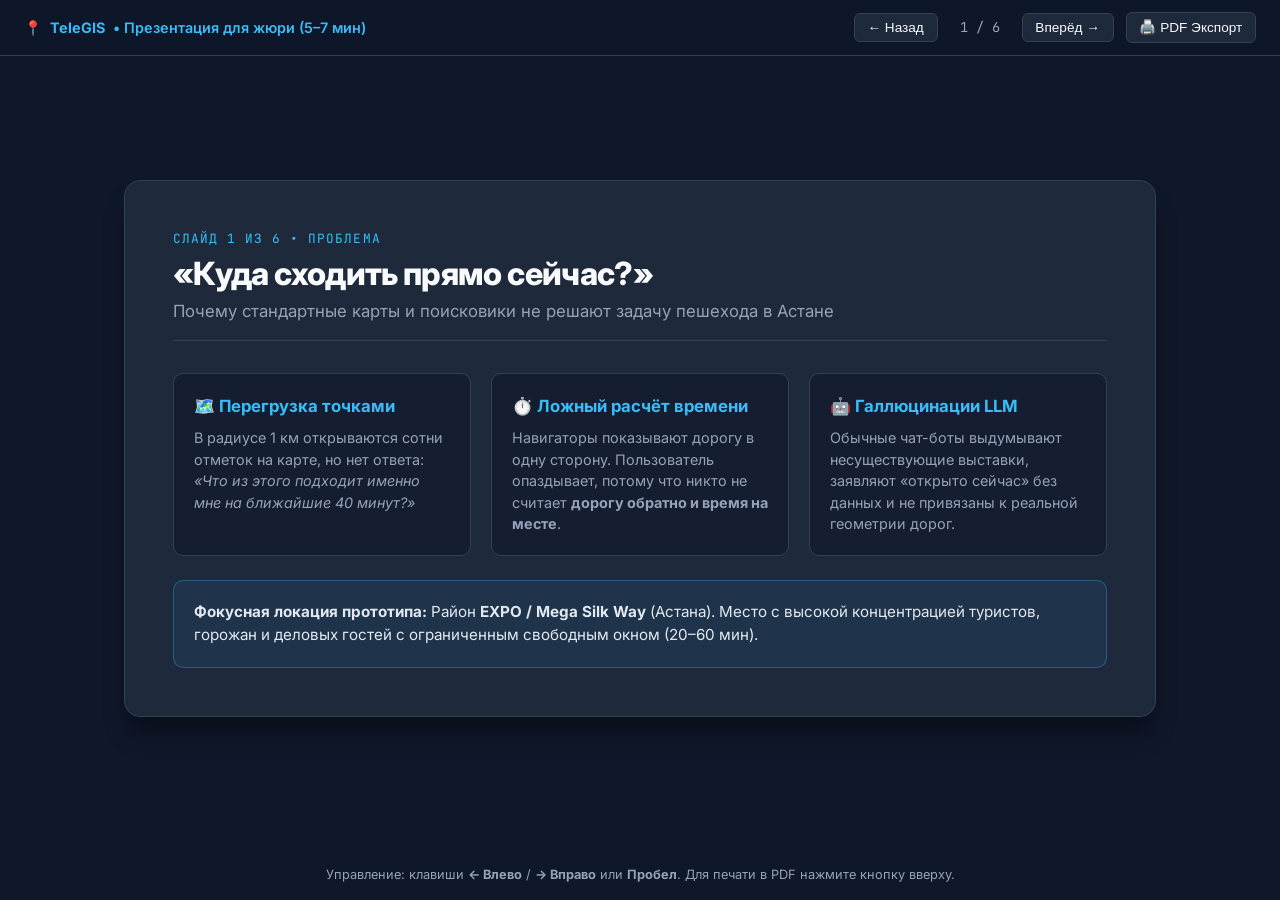
==== presentation/slides.html @ dacd6935 "feat(gis): add interactive 2GIS-style web UI, verified OSM EXPO coordinates, live OpenRouter RAG, ci" ====
<!DOCTYPE html>
<html lang="ru">
<head>
  <meta charset="UTF-8">
  <meta name="viewport" content="width=device-width, initial-scale=1.0">
  <title>TeleGIS — Презентация проекта (НИЦ Smart City Астана)</title>
  <link rel="preconnect" href="https://fonts.googleapis.com">
  <link rel="preconnect" href="https://fonts.gstatic.com" crossorigin>
  <link href="https://fonts.googleapis.com/css2?family=Inter:wght@400;500;600;700;800&family=JetBrains+Mono:wght@400;600&display=swap" rel="stylesheet">
  <style>
    :root {
      --bg: #0f172a;
      --card-bg: #1e293b;
      --text: #f8fafc;
      --text-muted: #94a3b8;
      --accent: #38bdf8;
      --accent-hover: #0ea5e9;
      --accent-green: #34d399;
      --accent-amber: #fbbf24;
      --border: #334155;
      --font: 'Inter', sans-serif;
      --mono: 'JetBrains Mono', monospace;
    }

    * { box-sizing: border-box; margin: 0; padding: 0; }

    body {
      font-family: var(--font);
      background-color: var(--bg);
      color: var(--text);
      line-height: 1.5;
      overflow-x: hidden;
      min-height: 100vh;
      display: flex;
      flex-direction: column;
      justify-content: space-between;
    }

    /* Top Nav / Controls */
    .deck-nav {
      position: fixed;
      top: 0;
      left: 0;
      right: 0;
      background: rgba(15, 23, 42, 0.85);
      backdrop-filter: blur(8px);
      border-bottom: 1px solid var(--border);
      padding: 0.75rem 1.5rem;
      display: flex;
      justify-content: space-between;
      align-items: center;
      z-index: 100;
    }

    .deck-title {
      font-size: 0.9rem;
      font-weight: 600;
      color: var(--accent);
      display: flex;
      align-items: center;
      gap: 0.5rem;
    }

    .deck-controls {
      display: flex;
      align-items: center;
      gap: 0.75rem;
    }

    .deck-btn {
      background: var(--card-bg);
      border: 1px solid var(--border);
      color: var(--text);
      padding: 0.4rem 0.8rem;
      border-radius: 6px;
      font-size: 0.85rem;
      cursor: pointer;
      transition: all 0.15s;
    }

    .deck-btn:hover {
      background: var(--border);
    }

    .slide-counter {
      font-family: var(--mono);
      font-size: 0.85rem;
      color: var(--text-muted);
      min-width: 60px;
      text-align: center;
    }

    /* Slides Container */
    .deck-viewport {
      flex: 1;
      display: flex;
      align-items: center;
      justify-content: center;
      padding: 5rem 1.5rem 2rem;
      max-width: 1080px;
      margin: 0 auto;
      width: 100%;
    }

    .slide {
      display: none;
      width: 100%;
      background: var(--card-bg);
      border: 1px solid var(--border);
      border-radius: 16px;
      padding: 3rem;
      box-shadow: 0 20px 25px -5px rgba(0, 0, 0, 0.4);
      animation: fadeIn 0.25s ease-out;
    }

    .slide.active {
      display: block;
    }

    @keyframes fadeIn {
      from { opacity: 0; transform: translateY(8px); }
      to { opacity: 1; transform: translateY(0); }
    }

    /* Slide Typography */
    .slide-header {
      margin-bottom: 2rem;
      border-bottom: 1px solid var(--border);
      padding-bottom: 1rem;
    }

    .slide-tag {
      font-family: var(--mono);
      font-size: 0.8rem;
      text-transform: uppercase;
      letter-spacing: 0.08em;
      color: var(--accent);
      margin-bottom: 0.4rem;
      display: block;
    }

    .slide-title {
      font-size: 2rem;
      font-weight: 800;
      letter-spacing: -0.02em;
      line-height: 1.2;
    }

    .slide-subtitle {
      font-size: 1.05rem;
      color: var(--text-muted);
      margin-top: 0.35rem;
    }

    /* Grid layouts for content */
    .grid-2 {
      display: grid;
      grid-template-columns: 1fr 1fr;
      gap: 1.5rem;
    }

    .grid-3 {
      display: grid;
      grid-template-columns: repeat(3, 1fr);
      gap: 1.25rem;
    }

    /* Cards inside slides */
    .feature-box {
      background: rgba(15, 23, 42, 0.6);
      border: 1px solid var(--border);
      border-radius: 10px;
      padding: 1.25rem;
    }

    .feature-box h4 {
      font-size: 1.05rem;
      color: var(--accent);
      margin-bottom: 0.5rem;
      display: flex;
      align-items: center;
      gap: 0.4rem;
    }

    .feature-box p {
      font-size: 0.9rem;
      color: var(--text-muted);
      line-height: 1.5;
    }

    .feature-box ul {
      padding-left: 1.2rem;
      margin-top: 0.5rem;
      font-size: 0.85rem;
      color: var(--text-muted);
    }

    .feature-box li {
      margin-bottom: 0.35rem;
    }

    /* Key Numbers / Metric Pills */
    .stat-number {
      font-family: var(--mono);
      font-size: 2.2rem;
      font-weight: 800;
      color: var(--accent-green);
      line-height: 1;
      margin-bottom: 0.35rem;
    }

    .stat-label {
      font-size: 0.85rem;
      color: var(--text-muted);
    }

    .pill-highlight {
      display: inline-block;
      background: rgba(56, 189, 248, 0.15);
      color: var(--accent);
      border: 1px solid rgba(56, 189, 248, 0.3);
      padding: 0.15rem 0.5rem;
      border-radius: 4px;
      font-family: var(--mono);
      font-size: 0.8rem;
    }

    /* Code block in slide */
    .code-box {
      background: #090d16;
      border: 1px solid var(--border);
      border-radius: 8px;
      padding: 1rem;
      font-family: var(--mono);
      font-size: 0.8rem;
      color: #cbd5e1;
      line-height: 1.6;
    }

    /* Footer hints */
    .deck-footer {
      text-align: center;
      padding: 1rem;
      font-size: 0.8rem;
      color: var(--text-muted);
    }

    /* Print / PDF Export Styles */
    @media print {
      body {
        background: #ffffff;
        color: #0f172a;
      }
      .deck-nav, .deck-footer {
        display: none;
      }
      .deck-viewport {
        padding: 0;
        max-width: 100%;
      }
      .slide {
        display: block !important;
        page-break-after: always;
        break-after: page;
        background: #ffffff;
        border: 1px solid #cbd5e1;
        box-shadow: none;
        color: #0f172a;
        margin-bottom: 2rem;
      }
      .slide-header { border-color: #cbd5e1; }
      .slide-title { color: #0f172a; }
      .slide-subtitle { color: #475569; }
      .feature-box {
        background: #f8fafc;
        border-color: #cbd5e1;
      }
      .feature-box h4 { color: #1e40af; }
      .feature-box p, .feature-box li { color: #334155; }
      .stat-number { color: #047857; }
      .code-box {
        background: #f1f5f9;
        border-color: #cbd5e1;
        color: #0f172a;
      }
    }
  </style>
</head>
<body>

  <!-- Навигация -->
  <header class="deck-nav">
    <div class="deck-title">
      <span>📍</span>
      <strong>TeleGIS</strong> • Презентация для жюри (5–7 мин)
    </div>
    <div class="deck-controls">
      <button type="button" class="deck-btn" id="prevBtn" title="Стрелка влево">← Назад</button>
      <span class="slide-counter" id="slideCounter">1 / 6</span>
      <button type="button" class="deck-btn" id="nextBtn" title="Стрелка вправо">Вперёд →</button>
      <button type="button" class="deck-btn" onclick="window.print()" title="Сохранить слайды в PDF">🖨️ PDF Экспорт</button>
    </div>
  </header>

  <!-- Контейнер слайдов -->
  <main class="deck-viewport">

    <!-- СЛАЙД 1: Проблема пользователя -->
    <section class="slide active" data-slide="1">
      <div class="slide-header">
        <span class="slide-tag">Слайд 1 из 6 • Проблема</span>
        <h2 class="slide-title">«Куда сходить прямо сейчас?»</h2>
        <p class="slide-subtitle">Почему стандартные карты и поисковики не решают задачу пешехода в Астане</p>
      </div>
      <div class="grid-3">
        <div class="feature-box">
          <h4>🗺️ Перегрузка точками</h4>
          <p>В радиусе 1 км открываются сотни отметок на карте, но нет ответа: <em>«Что из этого подходит именно мне на ближайшие 40 минут?»</em></p>
        </div>
        <div class="feature-box">
          <h4>⏱️ Ложный расчёт времени</h4>
          <p>Навигаторы показывают дорогу в одну сторону. Пользователь опаздывает, потому что никто не считает <strong>дорогу обратно и время на месте</strong>.</p>
        </div>
        <div class="feature-box">
          <h4>🤖 Галлюцинации LLM</h4>
          <p>Обычные чат-боты выдумывают несуществующие выставки, заявляют «открыто сейчас» без данных и не привязаны к реальной геометрии дорог.</p>
        </div>
      </div>
      <div class="feature-box" style="margin-top: 1.5rem; background: rgba(56, 189, 248, 0.08); border-color: rgba(56, 189, 248, 0.3);">
        <p style="font-size: 0.95rem; color: #e2e8f0;">
          <strong>Фокусная локация прототипа:</strong> Район <strong>EXPO / Mega Silk Way</strong> (Астана). Место с высокой концентрацией туристов, горожан и деловых гостей с ограниченным свободным окном (20–60 мин).
        </p>
      </div>
    </section>

    <!-- СЛАЙД 2: Решение и два сценария -->
    <section class="slide" data-slide="2">
      <div class="slide-header">
        <span class="slide-tag">Слайд 2 из 6 • Продукт</span>
        <h2 class="slide-title">TeleGIS: Честный городской советчик</h2>
        <p class="slide-subtitle">Сочетание точного гео-графа OpenStreetMap и контролируемой RAG-генерации</p>
      </div>
      <div class="grid-2">
        <div class="feature-box">
          <h4>🚶 Сценарий 1: Прогулка на 30–60 минут</h4>
          <p><strong>Пользователь:</strong> «Освободился после встречи в EXPO, есть 40 минут до такси, хочу размяться на воздухе».</p>
          <ul>
            <li>Подбор безопасных пешеходных зон (парки, аллеи, инсталляции).</li>
            <li>Честный бюджет: <code>Время = Дорога туда + На месте + Возврат</code>.</li>
            <li>Конкретная идея занятия («Обойти сферу по часовой стрелке»).</li>
          </ul>
        </div>
        <div class="feature-box">
          <h4>☕ Сценарий 2: Кофе неподалёку (20–30 мин)</h4>
          <p><strong>Пользователь:</strong> «Нужно быстро взять specialty-кофе или передохнуть в тихом месте рядом».</p>
          <ul>
            <li>Точный радиус пешей доступности (100–350 м).</li>
            <li>Учёт типа заведения (навынос vs. посадка).</li>
            <li>Проверка графика: если расписание не подтверждено — честная плашка.</li>
          </ul>
        </div>
      </div>
      <div class="grid-3" style="margin-top: 1.5rem;">
        <div class="feature-box">
          <div class="stat-number">49</div>
          <div class="stat-label">Проверенных POI в районе EXPO (9 категорий)</div>
        </div>
        <div class="feature-box">
          <div class="stat-number">30 829</div>
          <div class="stat-label">Узлов пешеходного графа OSM (Dijkstra)</div>
        </div>
        <div class="feature-box">
          <div class="stat-number">0 байт</div>
          <div class="stat-label">Сохранённых GPS-координат (Zero Tracking)</div>
        </div>
      </div>
    </section>

    <!-- СЛАЙД 3: Демонстрация: 60 мин → 20 мин → Кофе -->
    <section class="slide" data-slide="3">
      <div class="slide-header">
        <span class="slide-tag">Слайд 3 из 6 • Живая демонстрация</span>
        <h2 class="slide-title">Динамическая адаптация рекомендаций</h2>
        <p class="slide-subtitle">Как меняется поведение системы при смене входных параметров</p>
      </div>
      <div class="grid-3">
        <div class="feature-box">
          <h4>1. 60 минут (Прогулка)</h4>
          <p><span class="pill-highlight">Mega Silk Way → 60 мин</span></p>
          <ul style="margin-top: 0.75rem;">
            <li>Выдача: Павильон Нұр Әлем, Сквер Энергии, Тематический бульвар.</li>
            <li>Общий бюджет: ~32–36 мин (с запасом на возврат).</li>
            <li>Идея: осмотр уличных скульптур.</li>
          </ul>
        </div>
        <div class="feature-box">
          <h4>2. Смена на 20 минут</h4>
          <p><span class="pill-highlight">Время сжато в 3 раза</span></p>
          <ul style="margin-top: 0.75rem;">
            <li>Дальние скверы мгновенно отсекаются гео-фильтром.</li>
            <li>Выдача: Арт-инсталляция в 85 метрах от входа.</li>
            <li>Бюджет: 14 минут (2 мин туда + 10 мин + 2 мин обратно).</li>
          </ul>
        </div>
        <div class="feature-box">
          <h4>3. Переключение на «Кофе»</h4>
          <p><span class="pill-highlight">Смена категории</span></p>
          <ul style="margin-top: 0.75rem;">
            <li>BM25 + фильтр тегов выдают Delish Cafe и Zebra Coffee.</li>
            <li>Оценка времени на заказ и кофепитие: 15 минут.</li>
            <li>Отображение расписания или предупреждения.</li>
          </ul>
        </div>
      </div>
      <div class="feature-box" style="margin-top: 1.5rem;">
        <p style="font-size: 0.85rem; color: var(--accent-amber);">
          ⚠️ <strong>Стресс-кейс (Честность):</strong> Если задать 10 минут на музей — система вернёт понятный пустой экран: <em>«В заданном бюджете невозможно успеть осмотреть экспозицию и вернуться»</em> с советом увеличить время.
        </p>
      </div>
    </section>

    <!-- СЛАЙД 4: RAG-пайплайн и архитектура -->
    <section class="slide" data-slide="4">
      <div class="slide-header">
        <span class="slide-tag">Слайд 4 из 6 • Технологии RAG</span>
        <h2 class="slide-title">Архитектура: от OSM до безопасной генерации</h2>
        <p class="slide-subtitle">Как система сочетает точные факты с естественным языком рекомендаций</p>
      </div>
      <div class="code-box">
1. Автосбор (Overpass API) → 49 POI + Пешеходный граф (30k узлов) → Неизменяемый снэпшот (SHA-256)
2. Запрос пользователя → Фильтрация по радиусу (Haversine ≤ 2.5 км) и бюджету (2 * walk + visit)
3. Retrieval: BM25 с русскими/английскими синонимами + Re-ranking (65% relevance + 35% proximity)
4. Fact Injection: Добавление фактов из тегов OSM (кухня, Wi-Fi, архитектура) с доказательствами
5. Generation: LLM выбирает ТОЛЬКО из валидированных facts/reasons (никакого свободного бреда)
6. Graceful Fallback: При сбое LLM (таймаут, квота) мгновенно включается шаблонный RAG
      </div>
      <div class="grid-2" style="margin-top: 1.25rem;">
        <div class="feature-box">
          <h4>🛡️ Защита от галлюцинаций</h4>
          <p>LLM не придумывает факты «из головы». Модели передаётся закрытый список подтверждённых ID причин и занятий. Ответ верифицируется Pydantic-схемой.</p>
        </div>
        <div class="feature-box">
          <h4>⚡ Безотказный Fallback</h4>
          <p>Если API провайдера недоступно, пользователь получает полноценные карточки мест с алгоритмическим описанием. Система никогда не «падает».</p>
        </div>
      </div>
    </section>

    <!-- СЛАЙД 5: Фактические проверки, источники и этика -->
    <section class="slide" data-slide="5">
      <div class="slide-header">
        <span class="slide-tag">Слайд 5 из 6 • Безопасность и Этика</span>
        <h2 class="slide-title">Приватность, факты и прозрачность данных</h2>
        <p class="slide-subtitle">Критерий №6 хакатона: эталонная защита пользователя</p>
      </div>
      <div class="grid-3">
        <div class="feature-box">
          <h4>🔒 Приватность локации</h4>
          <ul>
            <li>GPS запрашивается только по клику.</li>
            <li>Координаты <strong>не пишутся</strong> в localStorage, БД или cookie.</li>
            <li>Координаты <strong>не передаются в LLM</strong> (туда идут только кандидаты).</li>
          </ul>
        </div>
        <div class="feature-box">
          <h4>🔍 Прозрачность данных</h4>
          <ul>
            <li>Каждая карточка содержит прямую ссылку на OpenStreetMap.</li>
            <li>Честная метка: <em>«Данные собраны: 19.10.2026»</em>.</li>
            <li>Если график неизвестен — <em>«Часы не подтверждены»</em>.</li>
          </ul>
        </div>
        <div class="feature-box">
          <h4>🧪 Автотестирование</h4>
          <ul>
            <li><strong>13 автотестов</strong> (pytest): проверка контрактов, точности времени, фильтрации строек.</li>
            <li>Тест <code>test_transparency.py</code> гарантирует отсутствие утечек ключей и данных.</li>
          </ul>
        </div>
      </div>
      <div class="feature-box" style="margin-top: 1.5rem; background: rgba(52, 211, 153, 0.08); border-color: rgba(52, 211, 153, 0.3);">
        <p style="font-size: 0.9rem; color: #a7f3d0;">
          <strong>Ответственный AI:</strong> Запрет утверждений «открыто сейчас», явная пометка шаблонного режима, запрет выдуманных рейтингов.
        </p>
      </div>
    </section>

    <!-- СЛАЙД 6: Итоги и план развития -->
    <section class="slide" data-slide="6">
      <div class="slide-header">
        <span class="slide-tag">Слайд 6 из 6 • Итоги и Будущее</span>
        <h2 class="slide-title">Что готово и куда развиваемся</h2>
        <p class="slide-subtitle">Готовый рабочий прототип для внедрения в городскую инфраструктуру Астаны</p>
      </div>
      <div class="grid-2">
        <div class="feature-box">
          <h4>✅ Реализовано в рамках хакатона</h4>
          <ul>
            <li>Автоматический пайплайн сбора данных (Overpass + Dijkstra-граф).</li>
            <li>RAG-пайплайн с BM25 и верифицируемой генерацией.</li>
            <li>Интерактивная карта OpenStreetMap с динамическим радиусом пешей доступности.</li>
            <li>Адаптивный веб-интерфейс без сборщиков (Vanilla JS/CSS).</li>
            <li>Поддержка эндпоинта пешеходных мини-маршрутов (<code>/api/itinerary</code>).</li>
            <li>13 автоматических тестов качества и безопасности.</li>
          </ul>
        </div>
        <div class="feature-box">
          <h4>🚀 План масштабирования (Roadmap)</h4>
          <ul>
            <li><strong>Охват всего города:</strong> масштабирование на Правый берег, Ботанический сад, Набережную.</li>
            <li><strong>Интеграция погоды:</strong> автоматическая фильтрация крытых мест при дожде/буране (актуально для Астаны).</li>
            <li><strong>Городской Smart City API:</strong> интеграция с городскими афишами (Astana Hub, Expo-мероприятия).</li>
            <li><strong>Доступная среда:</strong> фильтры для маломобильных граждан (коляски, пандусы).</li>
          </ul>
        </div>
      </div>
      <div class="feature-box" style="margin-top: 1.5rem; text-align: center;">
        <p style="font-size: 1.1rem; color: var(--text); font-weight: 600;">
          Спасибо за внимание! Готовы ответить на вопросы жюри.
        </p>
        <p style="font-size: 0.85rem; color: var(--text-muted); margin-top: 0.25rem;">
          Команда проекта «TeleGIS» • Репозиторий: github.com/Masterok556/Telegis
        </p>
      </div>
    </section>

  </main>

  <footer class="deck-footer">
    Управление: клавиши <strong>← Влево</strong> / <strong>→ Вправо</strong> или <strong>Пробел</strong>. Для печати в PDF нажмите кнопку вверху.
  </footer>

  <script>
    (function() {
      const slides = document.querySelectorAll('.slide');
      const counter = document.getElementById('slideCounter');
      const prevBtn = document.getElementById('prevBtn');
      const nextBtn = document.getElementById('nextBtn');
      let currentIdx = 0;

      function showSlide(idx) {
        if (idx < 0) idx = 0;
        if (idx >= slides.length) idx = slides.length - 1;
        currentIdx = idx;

        slides.forEach((s, i) => {
          s.classList.toggle('active', i === currentIdx);
        });

        if (counter) {
          counter.textContent = `${currentIdx + 1} / ${slides.length}`;
        }
      }

      if (prevBtn) prevBtn.addEventListener('click', () => showSlide(currentIdx - 1));
      if (nextBtn) nextBtn.addEventListener('click', () => showSlide(currentIdx + 1));

      window.addEventListener('keydown', (e) => {
        if (e.key === 'ArrowRight' || e.key === ' ' || e.key === 'PageDown') {
          showSlide(currentIdx + 1);
        } else if (e.key === 'ArrowLeft' || e.key === 'PageUp') {
          showSlide(currentIdx - 1);
        }
      });
    })();
  </script>
</body>
</html>
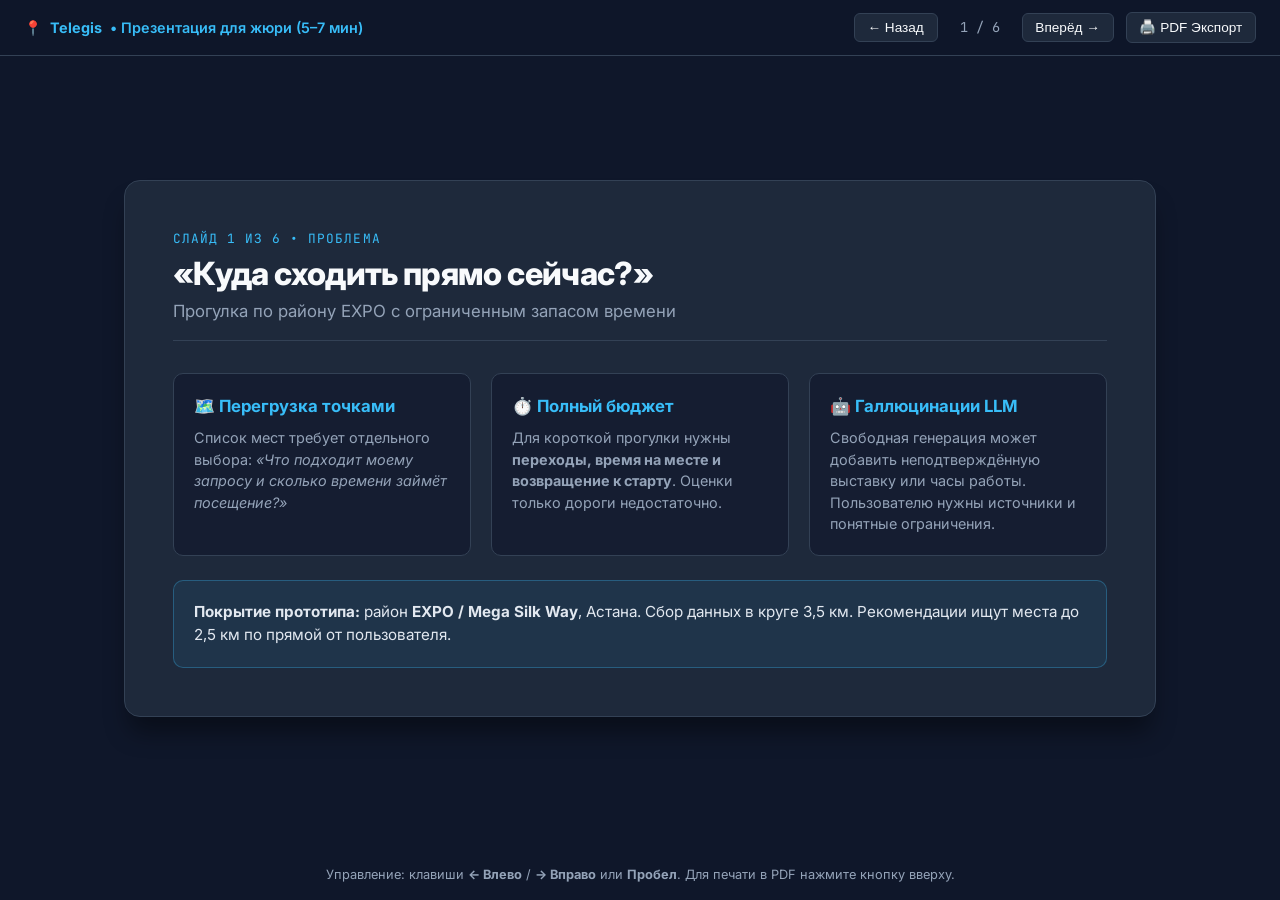
==== commit 5c7fef38: "Fix Telegis integration, verify data and routes, and prepare demo release" ====
--- a/presentation/slides.html
+++ b/presentation/slides.html
@@ -3,7 +3,7 @@
 <head>
   <meta charset="UTF-8">
   <meta name="viewport" content="width=device-width, initial-scale=1.0">
-  <title>TeleGIS — Презентация проекта (НИЦ Smart City Астана)</title>
+  <title>Telegis — Презентация проекта</title>
   <link rel="preconnect" href="https://fonts.googleapis.com">
   <link rel="preconnect" href="https://fonts.gstatic.com" crossorigin>
   <link href="https://fonts.googleapis.com/css2?family=Inter:wght@400;500;600;700;800&family=JetBrains+Mono:wght@400;600&display=swap" rel="stylesheet">
@@ -235,6 +235,7 @@
       font-size: 0.8rem;
       color: #cbd5e1;
       line-height: 1.6;
+      white-space: pre-line;
     }
 
     /* Footer hints */
@@ -247,6 +248,7 @@
 
     /* Print / PDF Export Styles */
     @media print {
+      @page { size: A4 landscape; margin: 10mm; }
       body {
         background: #ffffff;
         color: #0f172a;
@@ -255,19 +257,32 @@
         display: none;
       }
       .deck-viewport {
+        display: block;
         padding: 0;
         max-width: 100%;
+        margin: 0;
       }
       .slide {
         display: block !important;
+        animation: none !important;
+        opacity: 1 !important;
+        transform: none !important;
         page-break-after: always;
         break-after: page;
         background: #ffffff;
         border: 1px solid #cbd5e1;
         box-shadow: none;
         color: #0f172a;
-        margin-bottom: 2rem;
-      }
+        margin: 0;
+        border: 0;
+        border-radius: 0;
+        padding: 8mm;
+        min-height: 183mm;
+        break-inside: avoid;
+      }
+      .slide:last-child { page-break-after: auto; break-after: auto; }
+      .slide p, .slide li, .stat-label, .slide p strong { color: #334155 !important; }
+      .slide-tag, .deck-title { color: #0369a1; }
       .slide-header { border-color: #cbd5e1; }
       .slide-title { color: #0f172a; }
       .slide-subtitle { color: #475569; }
@@ -278,6 +293,7 @@
       .feature-box h4 { color: #1e40af; }
       .feature-box p, .feature-box li { color: #334155; }
       .stat-number { color: #047857; }
+      .pill-highlight { color: #0369a1; border-color: #7dd3fc; }
       .code-box {
         background: #f1f5f9;
         border-color: #cbd5e1;
@@ -292,7 +308,7 @@
   <header class="deck-nav">
     <div class="deck-title">
       <span>📍</span>
-      <strong>TeleGIS</strong> • Презентация для жюри (5–7 мин)
+      <strong>Telegis</strong> • Презентация для жюри (5–7 мин)
     </div>
     <div class="deck-controls">
       <button type="button" class="deck-btn" id="prevBtn" title="Стрелка влево">← Назад</button>
@@ -310,25 +326,25 @@
       <div class="slide-header">
         <span class="slide-tag">Слайд 1 из 6 • Проблема</span>
         <h2 class="slide-title">«Куда сходить прямо сейчас?»</h2>
-        <p class="slide-subtitle">Почему стандартные карты и поисковики не решают задачу пешехода в Астане</p>
+        <p class="slide-subtitle">Прогулка по району EXPO с ограниченным запасом времени</p>
       </div>
       <div class="grid-3">
         <div class="feature-box">
           <h4>🗺️ Перегрузка точками</h4>
-          <p>В радиусе 1 км открываются сотни отметок на карте, но нет ответа: <em>«Что из этого подходит именно мне на ближайшие 40 минут?»</em></p>
-        </div>
-        <div class="feature-box">
-          <h4>⏱️ Ложный расчёт времени</h4>
-          <p>Навигаторы показывают дорогу в одну сторону. Пользователь опаздывает, потому что никто не считает <strong>дорогу обратно и время на месте</strong>.</p>
+          <p>Список мест требует отдельного выбора: <em>«Что подходит моему запросу и сколько времени займёт посещение?»</em></p>
+        </div>
+        <div class="feature-box">
+          <h4>⏱️ Полный бюджет</h4>
+          <p>Для короткой прогулки нужны <strong>переходы, время на месте и возвращение к старту</strong>. Оценки только дороги недостаточно.</p>
         </div>
         <div class="feature-box">
           <h4>🤖 Галлюцинации LLM</h4>
-          <p>Обычные чат-боты выдумывают несуществующие выставки, заявляют «открыто сейчас» без данных и не привязаны к реальной геометрии дорог.</p>
+          <p>Свободная генерация может добавить неподтверждённую выставку или часы работы. Пользователю нужны источники и понятные ограничения.</p>
         </div>
       </div>
       <div class="feature-box" style="margin-top: 1.5rem; background: rgba(56, 189, 248, 0.08); border-color: rgba(56, 189, 248, 0.3);">
         <p style="font-size: 0.95rem; color: #e2e8f0;">
-          <strong>Фокусная локация прототипа:</strong> Район <strong>EXPO / Mega Silk Way</strong> (Астана). Место с высокой концентрацией туристов, горожан и деловых гостей с ограниченным свободным окном (20–60 мин).
+          <strong>Покрытие прототипа:</strong> район <strong>EXPO / Mega Silk Way</strong>, Астана. Сбор данных в круге 3,5 км. Рекомендации ищут места до 2,5 км по прямой от пользователя.
         </p>
       </div>
     </section>
@@ -337,41 +353,41 @@
     <section class="slide" data-slide="2">
       <div class="slide-header">
         <span class="slide-tag">Слайд 2 из 6 • Продукт</span>
-        <h2 class="slide-title">TeleGIS: Честный городской советчик</h2>
-        <p class="slide-subtitle">Сочетание точного гео-графа OpenStreetMap и контролируемой RAG-генерации</p>
+        <h2 class="slide-title">Telegis: рекомендации с объяснениями</h2>
+        <p class="slide-subtitle">Места из OpenStreetMap, факты из источников и контролируемая генерация</p>
       </div>
       <div class="grid-2">
         <div class="feature-box">
           <h4>🚶 Сценарий 1: Прогулка на 30–60 минут</h4>
           <p><strong>Пользователь:</strong> «Освободился после встречи в EXPO, есть 40 минут до такси, хочу размяться на воздухе».</p>
           <ul>
-            <li>Подбор безопасных пешеходных зон (парки, аллеи, инсталляции).</li>
+            <li>Подбор парков, аллей и арт-объектов из датасета.</li>
             <li>Честный бюджет: <code>Время = Дорога туда + На месте + Возврат</code>.</li>
-            <li>Конкретная идея занятия («Обойти сферу по часовой стрелке»).</li>
-          </ul>
-        </div>
-        <div class="feature-box">
-          <h4>☕ Сценарий 2: Кофе неподалёку (20–30 мин)</h4>
-          <p><strong>Пользователь:</strong> «Нужно быстро взять specialty-кофе или передохнуть в тихом месте рядом».</p>
-          <ul>
-            <li>Точный радиус пешей доступности (100–350 м).</li>
-            <li>Учёт типа заведения (навынос vs. посадка).</li>
-            <li>Проверка графика: если расписание не подтверждено — честная плашка.</li>
+            <li>Конкретное занятие и ссылки на факты о месте.</li>
+          </ul>
+        </div>
+        <div class="feature-box">
+          <h4>☕ Сценарий 2: Кофе неподалёку</h4>
+          <p><strong>Пользователь:</strong> «Хочу кофе рядом, есть 30 минут».</p>
+          <ul>
+            <li>Отбор кафе с учётом дороги туда и обратно.</li>
+            <li>Кухня, Wi-Fi и другие свойства только по данным источника.</li>
+            <li>Неизвестные часы и розетки остаются неизвестными.</li>
           </ul>
         </div>
       </div>
       <div class="grid-3" style="margin-top: 1.5rem;">
         <div class="feature-box">
           <div class="stat-number">49</div>
-          <div class="stat-label">Проверенных POI в районе EXPO (9 категорий)</div>
+          <div class="stat-label">POI из снимка OSM, 9 категорий</div>
         </div>
         <div class="feature-box">
           <div class="stat-number">30 829</div>
           <div class="stat-label">Узлов пешеходного графа OSM (Dijkstra)</div>
         </div>
         <div class="feature-box">
-          <div class="stat-number">0 байт</div>
-          <div class="stat-label">Сохранённых GPS-координат (Zero Tracking)</div>
+          <div class="stat-number">72</div>
+          <div class="stat-label">Факта с источниками для 35 мест</div>
         </div>
       </div>
     </section>
@@ -380,41 +396,41 @@
     <section class="slide" data-slide="3">
       <div class="slide-header">
         <span class="slide-tag">Слайд 3 из 6 • Живая демонстрация</span>
-        <h2 class="slide-title">Динамическая адаптация рекомендаций</h2>
-        <p class="slide-subtitle">Как меняется поведение системы при смене входных параметров</p>
+        <h2 class="slide-title">Мини-маршрут с возвращением</h2>
+        <p class="slide-subtitle">Пример на сохранённых данных от старта Mega Silk Way</p>
       </div>
       <div class="grid-3">
         <div class="feature-box">
-          <h4>1. 60 минут (Прогулка)</h4>
-          <p><span class="pill-highlight">Mega Silk Way → 60 мин</span></p>
+          <h4>1. Прогулка с кофе</h4>
+          <p><span class="pill-highlight">Бюджет 120 минут</span></p>
           <ul style="margin-top: 0.75rem;">
-            <li>Выдача: Павильон Нұр Әлем, Сквер Энергии, Тематический бульвар.</li>
-            <li>Общий бюджет: ~32–36 мин (с запасом на возврат).</li>
-            <li>Идея: осмотр уличных скульптур.</li>
-          </ul>
-        </div>
-        <div class="feature-box">
-          <h4>2. Смена на 20 минут</h4>
-          <p><span class="pill-highlight">Время сжато в 3 раза</span></p>
+            <li>Аллея мира и согласия, 25-ти летие Независимости, Drinkit.</li>
+            <li>Возвращение к Mega входит в расчёт.</li>
+            <li>Остановки и переходы видны на карте.</li>
+          </ul>
+        </div>
+        <div class="feature-box">
+          <h4>2. Разбор времени</h4>
+          <p><span class="pill-highlight">Оценка 107 минут</span></p>
           <ul style="margin-top: 0.75rem;">
-            <li>Дальние скверы мгновенно отсекаются гео-фильтром.</li>
-            <li>Выдача: Арт-инсталляция в 85 метрах от входа.</li>
-            <li>Бюджет: 14 минут (2 мин туда + 10 мин + 2 мин обратно).</li>
-          </ul>
-        </div>
-        <div class="feature-box">
-          <h4>3. Переключение на «Кофе»</h4>
-          <p><span class="pill-highlight">Смена категории</span></p>
+            <li>45 минут на все переходы, включая возврат.</li>
+            <li>50 минут на остановки, 12 минут запаса.</li>
+            <li>13 минут свободного остатка до лимита.</li>
+          </ul>
+        </div>
+        <div class="feature-box">
+          <h4>3. Сокращение бюджета</h4>
+          <p><span class="pill-highlight">Бюджет 60 минут</span></p>
           <ul style="margin-top: 0.75rem;">
-            <li>BM25 + фильтр тегов выдают Delish Cafe и Zebra Coffee.</li>
-            <li>Оценка времени на заказ и кофепитие: 15 минут.</li>
-            <li>Отображение расписания или предупреждения.</li>
+            <li>Система сообщает, что план с кофе не помещается.</li>
+            <li>Предлагает проверенный минимальный бюджет.</li>
+            <li>Пользователь сам решает изменить условия.</li>
           </ul>
         </div>
       </div>
       <div class="feature-box" style="margin-top: 1.5rem;">
         <p style="font-size: 0.85rem; color: var(--accent-amber);">
-          ⚠️ <strong>Стресс-кейс (Честность):</strong> Если задать 10 минут на музей — система вернёт понятный пустой экран: <em>«В заданном бюджете невозможно успеть осмотреть экспозицию и вернуться»</em> с советом увеличить время.
+          ⚠️ <strong>Предел точности:</strong> граф OSM содержит приблизительные подходы к точкам. Входы, очереди, погода и временные перекрытия не проверены. Оценка времени не гарантирует прибытие к сроку.
         </p>
       </div>
     </section>
@@ -427,21 +443,21 @@
         <p class="slide-subtitle">Как система сочетает точные факты с естественным языком рекомендаций</p>
       </div>
       <div class="code-box">
-1. Автосбор (Overpass API) → 49 POI + Пешеходный граф (30k узлов) → Неизменяемый снэпшот (SHA-256)
-2. Запрос пользователя → Фильтрация по радиусу (Haversine ≤ 2.5 км) и бюджету (2 * walk + visit)
-3. Retrieval: BM25 с русскими/английскими синонимами + Re-ranking (65% relevance + 35% proximity)
-4. Fact Injection: Добавление фактов из тегов OSM (кухня, Wi-Fi, архитектура) с доказательствами
-5. Generation: LLM выбирает ТОЛЬКО из валидированных facts/reasons (никакого свободного бреда)
-6. Graceful Fallback: При сбое LLM (таймаут, квота) мгновенно включается шаблонный RAG
+1. Автосбор OSM и официальных страниц. Снимки с датами, источниками и SHA-256.
+2. Фильтрация по покрытию, категории, подтверждённым свойствам и времени.
+3. BM25 по описаниям и фактам. Ранг: 65% релевантность, 35% близость.
+4. Dijkstra по сохранённому графу. Мини-маршрут учитывает возврат и запас.
+5. LLM выбирает ID разрешённых мест, причин и занятий. Сервер проверяет ответ.
+6. При ошибке модели работает явно обозначенная шаблонная выдача.
       </div>
       <div class="grid-2" style="margin-top: 1.25rem;">
         <div class="feature-box">
           <h4>🛡️ Защита от галлюцинаций</h4>
-          <p>LLM не придумывает факты «из головы». Модели передаётся закрытый список подтверждённых ID причин и занятий. Ответ верифицируется Pydantic-схемой.</p>
-        </div>
-        <div class="feature-box">
-          <h4>⚡ Безотказный Fallback</h4>
-          <p>Если API провайдера недоступно, пользователь получает полноценные карточки мест с алгоритмическим описанием. Система никогда не «падает».</p>
+          <p>Произвольные утверждения модели не отображаются. Факты берутся из сохранённых источников. Занятие отдельно помечается как предложенная идея.</p>
+        </div>
+        <div class="feature-box">
+          <h4>⚡ Работа без модели</h4>
+          <p>При ошибке API выдача использует локальные шаблоны. Мини-маршрут работает без LLM. Повреждённый датасет вызывает явную ошибку сервиса.</p>
         </div>
       </div>
     </section>
@@ -451,14 +467,14 @@
       <div class="slide-header">
         <span class="slide-tag">Слайд 5 из 6 • Безопасность и Этика</span>
         <h2 class="slide-title">Приватность, факты и прозрачность данных</h2>
-        <p class="slide-subtitle">Критерий №6 хакатона: эталонная защита пользователя</p>
+        <p class="slide-subtitle">Пользователь видит основание рекомендации и границы достоверности</p>
       </div>
       <div class="grid-3">
         <div class="feature-box">
           <h4>🔒 Приватность локации</h4>
           <ul>
             <li>GPS запрашивается только по клику.</li>
-            <li>Координаты <strong>не пишутся</strong> в localStorage, БД или cookie.</li>
+            <li>Сервер не сохраняет GPS и исходные запросы.</li>
             <li>Координаты <strong>не передаются в LLM</strong> (туда идут только кандидаты).</li>
           </ul>
         </div>
@@ -466,15 +482,15 @@
           <h4>🔍 Прозрачность данных</h4>
           <ul>
             <li>Каждая карточка содержит прямую ссылку на OpenStreetMap.</li>
-            <li>Честная метка: <em>«Данные собраны: 19.10.2026»</em>.</li>
+            <li>Карточка показывает дату сбора данных источника.</li>
             <li>Если график неизвестен — <em>«Часы не подтверждены»</em>.</li>
           </ul>
         </div>
         <div class="feature-box">
           <h4>🧪 Автотестирование</h4>
           <ul>
-            <li><strong>13 автотестов</strong> (pytest): проверка контрактов, точности времени, фильтрации строек.</li>
-            <li>Тест <code>test_transparency.py</code> гарантирует отсутствие утечек ключей и данных.</li>
+            <li>Pytest проверяет контракты, ограничения, происхождение данных и сбои модели.</li>
+            <li>Интеграционные проверки сверяют бюджет маршрута, возврат и закрытые файлы.</li>
           </ul>
         </div>
       </div>
@@ -490,7 +506,7 @@
       <div class="slide-header">
         <span class="slide-tag">Слайд 6 из 6 • Итоги и Будущее</span>
         <h2 class="slide-title">Что готово и куда развиваемся</h2>
-        <p class="slide-subtitle">Готовый рабочий прототип для внедрения в городскую инфраструктуру Астаны</p>
+        <p class="slide-subtitle">Прототип для района EXPO. Расширение покрытия требует новых данных и проверок.</p>
       </div>
       <div class="grid-2">
         <div class="feature-box">
@@ -498,16 +514,16 @@
           <ul>
             <li>Автоматический пайплайн сбора данных (Overpass + Dijkstra-граф).</li>
             <li>RAG-пайплайн с BM25 и верифицируемой генерацией.</li>
-            <li>Интерактивная карта OpenStreetMap с динамическим радиусом пешей доступности.</li>
+            <li>Карта OpenStreetMap с местами и геометрией маршрута.</li>
             <li>Адаптивный веб-интерфейс без сборщиков (Vanilla JS/CSS).</li>
             <li>Поддержка эндпоинта пешеходных мини-маршрутов (<code>/api/itinerary</code>).</li>
-            <li>13 автоматических тестов качества и безопасности.</li>
+            <li>Проверки API и явные состояния ошибки и пустой выдачи.</li>
           </ul>
         </div>
         <div class="feature-box">
           <h4>🚀 План масштабирования (Roadmap)</h4>
           <ul>
-            <li><strong>Охват всего города:</strong> масштабирование на Правый берег, Ботанический сад, Набережную.</li>
+            <li><strong>Расширение покрытия:</strong> новые снимки и полевые проверки входов на правом берегу и набережной.</li>
             <li><strong>Интеграция погоды:</strong> автоматическая фильтрация крытых мест при дожде/буране (актуально для Астаны).</li>
             <li><strong>Городской Smart City API:</strong> интеграция с городскими афишами (Astana Hub, Expo-мероприятия).</li>
             <li><strong>Доступная среда:</strong> фильтры для маломобильных граждан (коляски, пандусы).</li>
@@ -519,7 +535,7 @@
           Спасибо за внимание! Готовы ответить на вопросы жюри.
         </p>
         <p style="font-size: 0.85rem; color: var(--text-muted); margin-top: 0.25rem;">
-          Команда проекта «TeleGIS» • Репозиторий: github.com/Masterok556/Telegis
+          Команда проекта «Telegis» • Репозиторий: github.com/Masterok556/Telegis
         </p>
       </div>
     </section>
